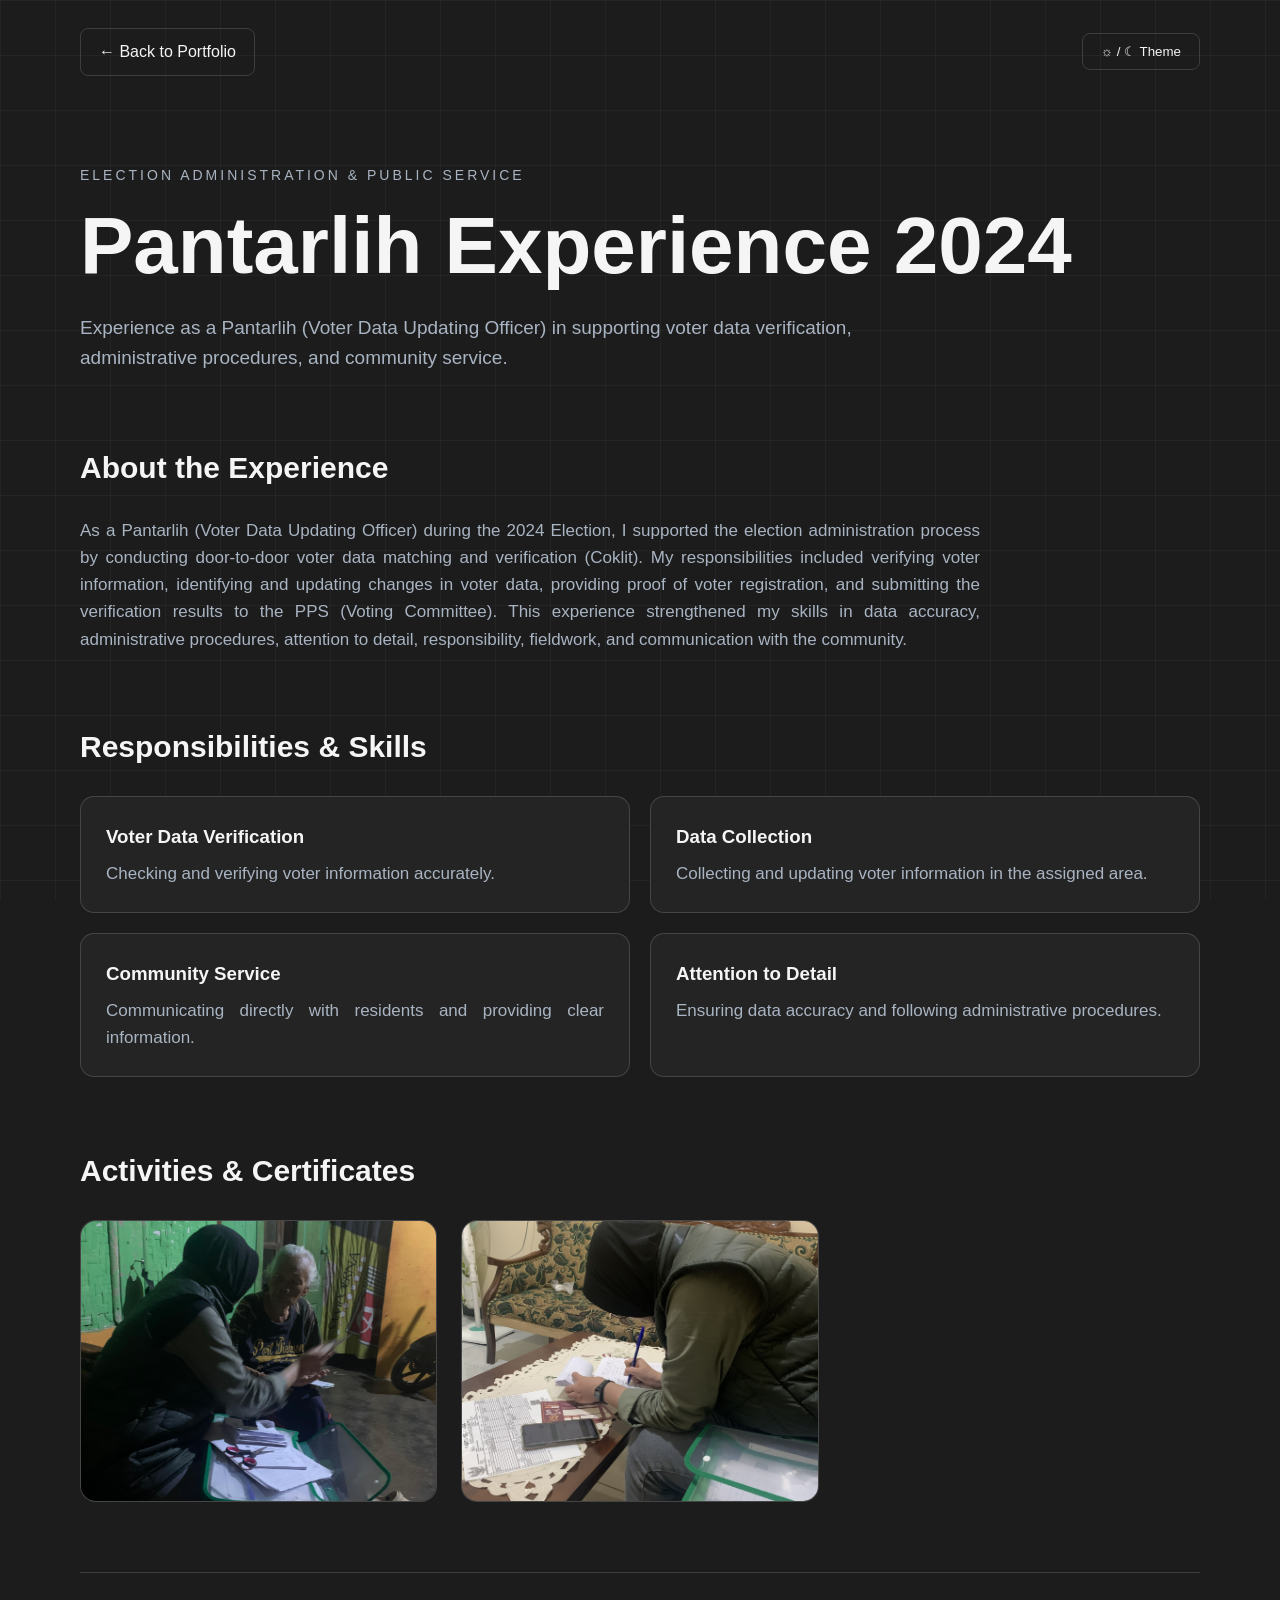
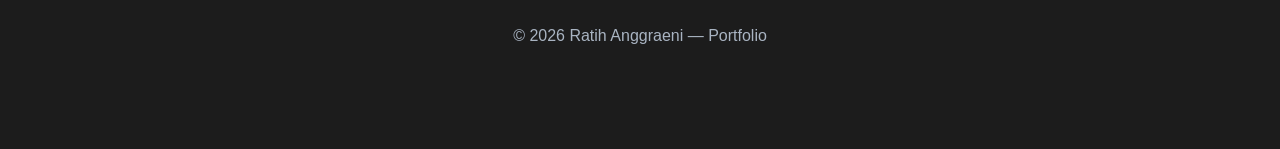
==== pantarlih-2024.html @ 5bc550d5 "Add files via upload" ====
<!DOCTYPE html>
<html lang="en">

<head>

<meta charset="UTF-8">
<meta name="viewport" content="width=device-width, initial-scale=1.0">

<title>Pantarlih 2024 | Ratih Anggraeni</title>

<style>

/* RESET */

* {
    margin: 0;
    padding: 0;
    box-sizing: border-box;
}


/* THEME */

:root {
    --bg: #1c1c1c;
    --surface: #242424;
    --text: #f5f5f5;
    --muted: #a9b4c2;
    --border: rgba(255,255,255,0.15);
    --grid: rgba(255,255,255,0.035);
}

[data-theme="light"] {
    --bg: #f7f7f7;
    --surface: #ffffff;
    --text: #1c1c1c;
    --muted: #5f6b78;
    --border: rgba(0,0,0,0.15);
    --grid: rgba(0,0,0,0.05);
}


/* BODY */

body {
    min-height: 100vh;
    background: var(--bg);
    color: var(--text);
    font-family: Arial, Helvetica, sans-serif;
    line-height: 1.6;
    transition: 0.3s ease;
}


body::before {
    content: "";
    position: fixed;
    inset: 0;
    z-index: -1;

    background-image:
        linear-gradient(var(--grid) 1px, transparent 1px),
        linear-gradient(90deg, var(--grid) 1px, transparent 1px);

    background-size: 55px 55px;
}


/* HEADER */

.page-header {
    max-width: 1200px;
    margin: auto;
    padding: 28px 40px;

    display: flex;
    justify-content: space-between;
    align-items: center;
}


.back-button,
.theme-toggle {
    padding: 10px 18px;

    color: var(--text);
    background: transparent;

    border: 1px solid var(--border);
    border-radius: 8px;

    text-decoration: none;
    cursor: pointer;
}


.back-button:hover,
.theme-toggle:hover {
    background: var(--text);
    color: var(--bg);
}


/* MAIN */

.page-container {
    max-width: 1200px;
    margin: auto;
    padding: 60px 40px 100px;
}


.page-label {
    color: var(--muted);
    letter-spacing: 3px;
    font-size: 14px;
    text-transform: uppercase;
    margin-bottom: 18px;
}


h1 {
    font-size: clamp(42px, 7vw, 80px);
    line-height: 1.05;
    margin-bottom: 25px;
}


.intro {
    max-width: 850px;
    color: var(--muted);
    font-size: 19px;
    margin-bottom: 70px;
}


.content-section {
    margin-bottom: 70px;
}


.content-section h2 {
    font-size: 30px;
    margin-bottom: 25px;
}


.content-section p {
    max-width: 900px;
    color: var(--muted);
    font-size: 17px;
    text-align: justify;
    margin-bottom: 18px;
}


/* IMAGE */

.company-image {
    width: 100%;
    max-height: 500px;
    object-fit: cover;

    border: 1px solid var(--border);
    border-radius: 16px;

    margin-bottom: 30px;
}


/* DETAILS */

.details-box {
    display: grid;
    grid-template-columns: repeat(2, 1fr);
    gap: 20px;
}


.detail-item {
    padding: 25px;

    background: var(--surface);
    border: 1px solid var(--border);
    border-radius: 14px;
}


.detail-item h3 {
    margin-bottom: 8px;
}


.detail-item p {
    margin: 0;
}


/* GALLERY */

.gallery-grid {
    display: grid;
    grid-template-columns: repeat(3, 1fr);
    gap: 24px;
}


.gallery-card {
    overflow: hidden;

    background: var(--surface);
    border: 1px solid var(--border);
    border-radius: 16px;
}


.gallery-card img {
    width: 100%;
    height: 280px;

    display: block;
    object-fit: cover;

    transition: 0.4s ease;
}


.gallery-card:hover img {
    transform: scale(1.05);
}


footer {
    padding-top: 50px;
    border-top: 1px solid var(--border);

    color: var(--muted);
    text-align: center;
}


@media (max-width: 800px) {

    .page-header {
        padding: 22px 20px;
    }

    .page-container {
        padding: 40px 20px 70px;
    }

    .gallery-grid,
    .details-box {
        grid-template-columns: 1fr;
    }

    h1 {
        font-size: 48px;
    }

}

</style>

</head>


<body data-theme="dark">


<header class="page-header">

<a href="index.html" class="back-button">
← Back to Portfolio
</a>

<button class="theme-toggle" onclick="toggleTheme()">
☼ / ☾ Theme
</button>

</header>


<main class="page-container">


<div class="page-label">
Election Administration & Public Service
</div>

<h1>
Pantarlih Experience 2024
</h1>

<p class="intro">
Experience as a Pantarlih (Voter Data Updating Officer) in supporting
voter data verification, administrative procedures, and community service.
</p>


<section class="content-section">

<h2>
About the Experience
</h2>

<p>
As a Pantarlih (Voter Data Updating Officer) during the 2024 Election, I supported the election administration process by conducting door-to-door voter data matching and verification (Coklit).
My responsibilities included verifying voter information, identifying and updating changes in voter data, providing proof of voter registration, and submitting the verification results to the PPS (Voting Committee). This experience strengthened my skills in data accuracy, administrative procedures, attention to detail, responsibility, fieldwork, and communication with the community.
</p>

</section>


<section class="content-section">

<h2>
Responsibilities & Skills
</h2>

<div class="details-box">

<div class="detail-item">
<h3>Voter Data Verification</h3>
<p>
Checking and verifying voter information accurately.
</p>
</div>

<div class="detail-item">
<h3>Data Collection</h3>
<p>
Collecting and updating voter information in the assigned area.
</p>
</div>

<div class="detail-item">
<h3>Community Service</h3>
<p>
Communicating directly with residents and providing clear information.
</p>
</div>

<div class="detail-item">
<h3>Attention to Detail</h3>
<p>
Ensuring data accuracy and following administrative procedures.
</p>
</div>

</div>

</section>


<section class="content-section">

<h2>
Activities & Certificates
</h2>

<div class="gallery-grid">

<div class="gallery-card">
<img src="images/pantarlih/activity-1.jpg" alt="Pantarlih Activity">
</div>

<div class="gallery-card">
<img src="images/pantarlih/activity-2.jpg" alt="Pantarlih Activity">
</div>

</div>

</section>


<footer>
© 2026 Ratih Anggraeni — Portfolio
</footer>


</main>


<script>

function toggleTheme() {

const body = document.body;

const currentTheme =
body.getAttribute("data-theme");

body.setAttribute(
"data-theme",
currentTheme === "dark" ? "light" : "dark"
);

}

</script>


</body>

</html>
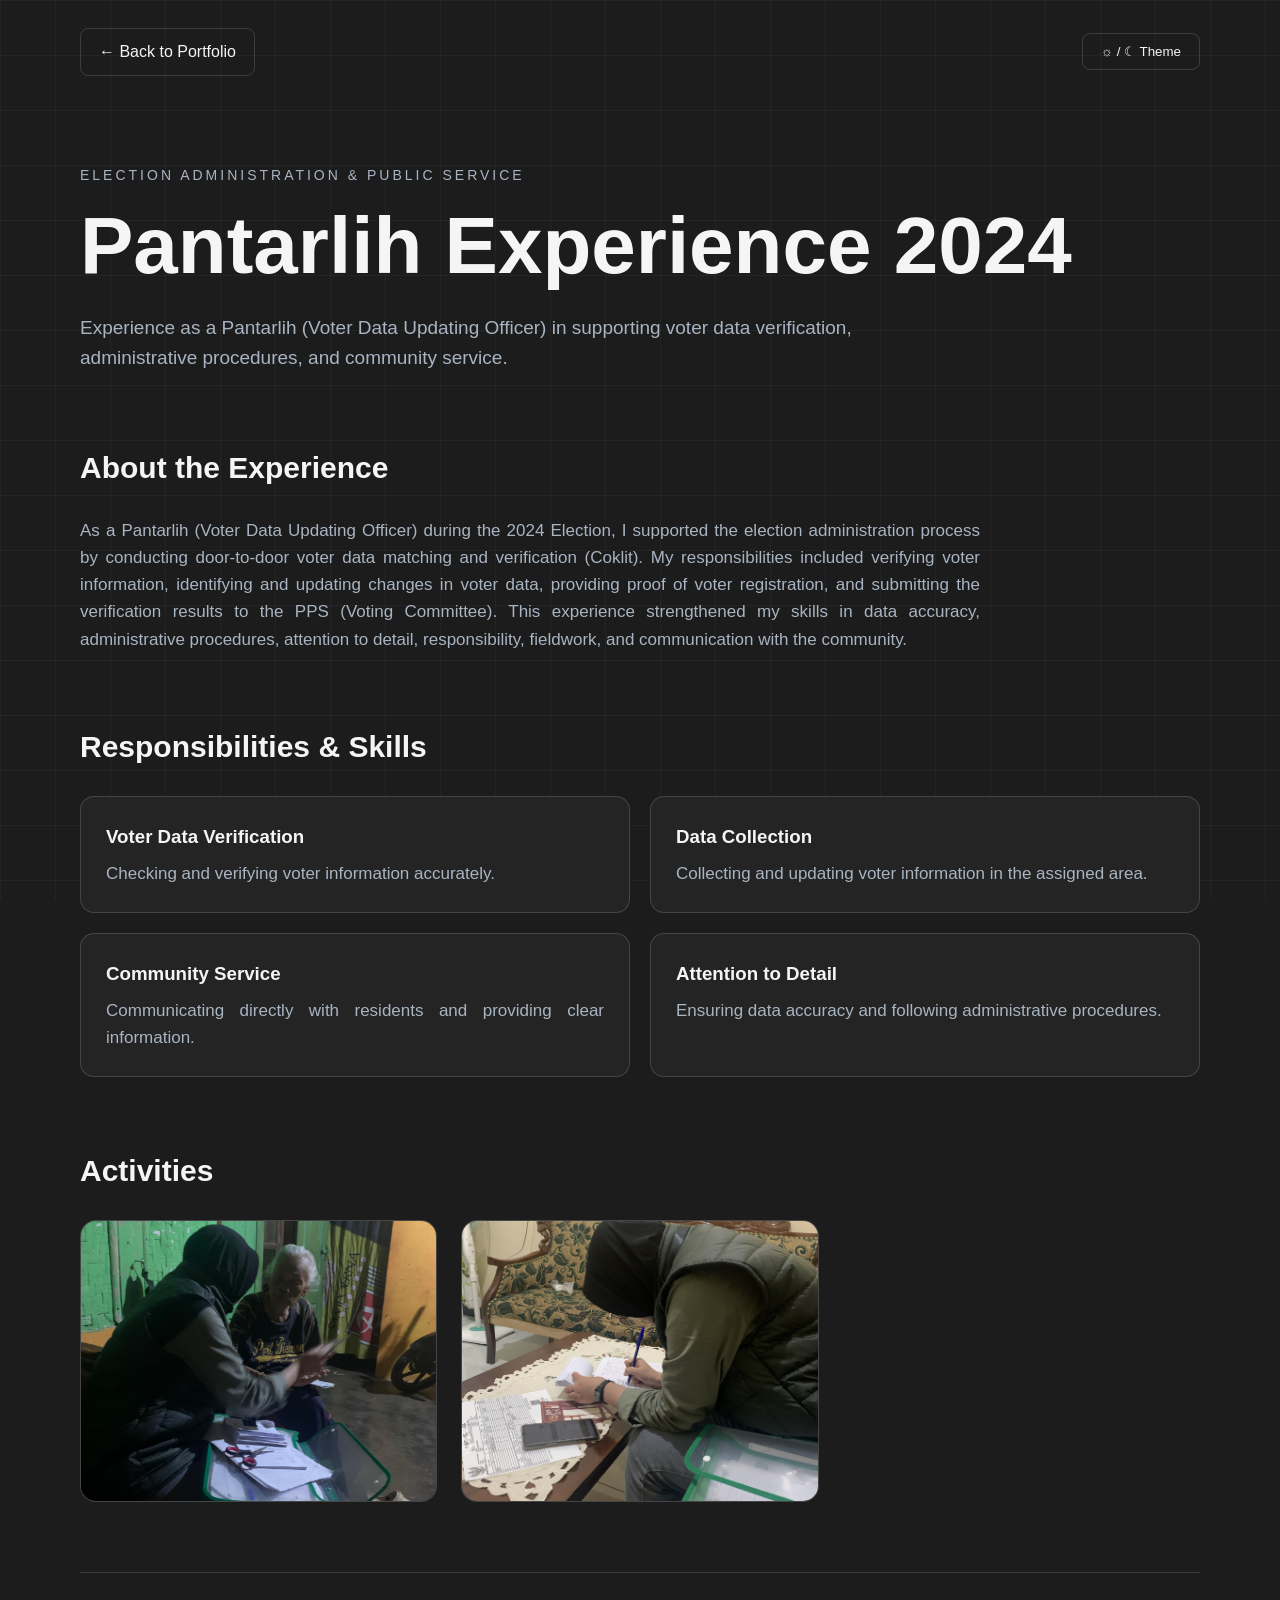
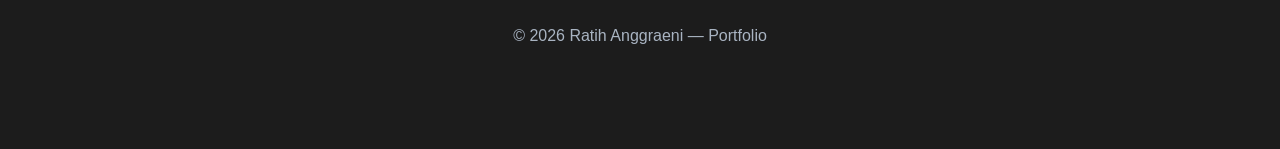
==== commit 9615c5ed: "Refactor HTML structure and styles for Pantarlih 2024" ====
--- a/pantarlih-2024.html
+++ b/pantarlih-2024.html
@@ -356,7 +356,7 @@
 <section class="content-section">
 
 <h2>
-Activities & Certificates
+Activities
 </h2>
 
 <div class="gallery-grid">
@@ -403,4 +403,4 @@
 
 </body>
 
-</html>+</html>
